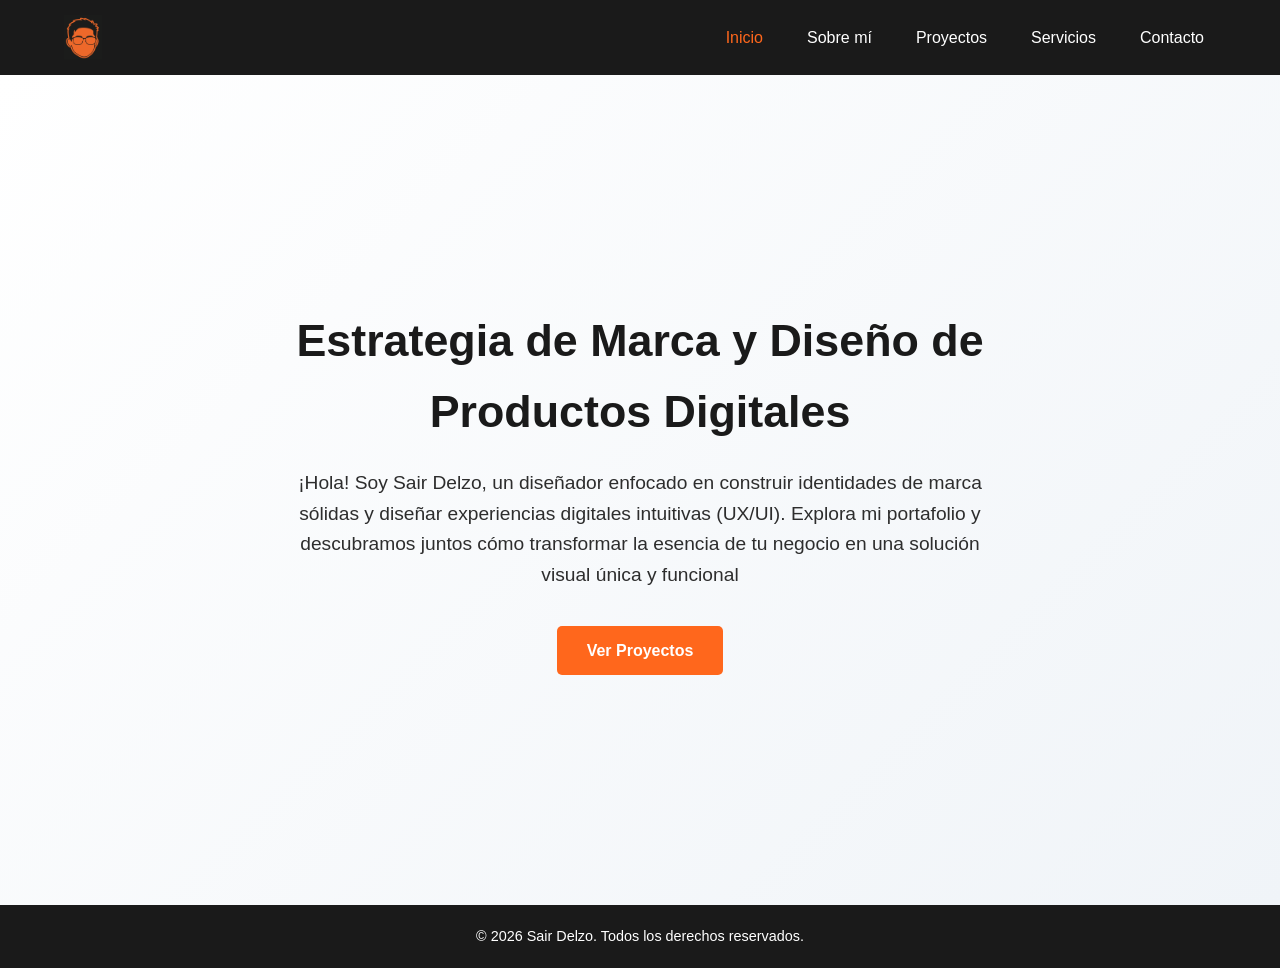
==== index.html @ 89fa12db "first commit" ====
<!DOCTYPE html>
<html lang="en">

<head>
    <meta charset="UTF-8">
    <meta name="viewport" content="width=device-width, initial-scale=1.0">
    <title>Mi Portafolio</title>
    <link rel="stylesheet" href="style.css">
</head>

<body>
    <header id="main-header">
        <div class="header-contenedor">
            <a href="#inicio" id="logo-link">
                <img src="imagenes/marca.png" alt="Logo de Mi Portafolio" id="logo-img"></a>           
                <nav class="navbar"><ul class="nav-links">
                    <li><a href="#inicio" class="nav-item active">Inicio</a></li>
                    <li><a href="#sobre-mi" class="nav-item">Sobre mí</a></li>
                    <li><a href="#proyectos" class="nav-item">Proyectos</a></li>
                    <li><a href="#servicios" class="nav-item">Servicios</a></li>
                    <li><a href="#contacto" class="nav-item">Contacto</a></li>
                </ul>
            </nav>
        </div>
    </header>

    <main>
        <section id="inicio" class="hero-section">
            <div class="hero-content">
                <h1 class="main-title">Estrategia de Marca y Diseño de Productos Digitales</h1>
                <p class="intro-paragraph">
                    ¡Hola! Soy Sair Delzo, un diseñador enfocado en construir identidades de marca sólidas y diseñar experiencias digitales intuitivas (UX/UI). Explora mi portafolio y descubramos juntos cómo transformar la esencia de tu negocio en una solución visual única y funcional
                </p>
                <a href="#proyectos" class="btn-proyecto">Ver Proyectos</a>
            </div>
        </section>
    </main>

    <footer id="main-footer">
        <p>&copy; 2026 Sair Delzo. Todos los derechos reservados.</p>
    </footer>

</body>
</html>
---- style.css ----
/* 1. VARIABLES CSS */
:root {
    --color-principal: #1a1a1a; 
    --color-acento: #ff671c;      
    --color-texto-oscuro: #2d2d2d;
    --color-texto-claro: #ffffff; 
    --color-fondo-suave: #f9f9f9; 
    --fuente-principal: 'Helvetica Neue', Arial, sans-serif;
}

* {
    margin: 0;
    padding: 0;
    box-sizing: border-box;
}

body {
    font-family: var(--fuente-principal);
    color: var(--color-texto-oscuro);
    line-height: 1.6;
    background-color: var(--color-fondo-suave);
}

#main-header {
    background-color: var(--color-principal);
    color: var(--color-texto-claro);
    position: sticky;
    top: 0;
    z-index: 1000;
    padding: 15px 0;
}

.header-contenedor {
    width: 90%;
    max-width: 1200px;
    margin: 0 auto; 
    display: flex;
    justify-content: space-between; 
    align-items: center;           
}

#logo {
    font-size: 1.5rem;
    font-weight: bold;
    letter-spacing: 1px;
}

.nav-links {
    display: flex;
    list-style: none;
    gap: 20px; 
}

.nav-item {
    color: var(--color-texto-claro);
    text-decoration: none;
    font-size: 1rem;
    padding: 8px 12px;
    transition: color 0.3s ease;
}

.nav-item:hover, .nav-item.active {
    color: var(--color-acento);
}

#logo-link {
    display: flex;       
    align-items: center;
}

#logo-img {
    height: 45px; 
    width: auto;        
    display: block;
    transition: transform 0.3s ease; 
}

#logo-img:hover {
    transform: scale(1.05); 
}
.hero-section {
    min-height: calc(100vh - 70px); 
    display: flex;
    justify-content: center; 
    align-items: center;     
    padding: 40px 20px;
    background: linear-gradient(135deg, #ffffff 0%, #f0f4f8 100%);
    text-align: center;
}

.hero-content {
    max-width: 700px;
    margin: 0 auto;
}

.main-title {
    font-size: 2.8rem;
    color: var(--color-principal);
    margin-bottom: 20px; 
    font-weight: 800;
}

.intro-paragraph {
    font-size: 1.2rem;
    color: var(--color-texto-oscuro);
    margin-bottom: 35px; 
}

.btn-proyecto {
    display: inline-block;
    background-color: var(--color-acento);
    color: var(--color-texto-claro);
    text-decoration: none;
    padding: 12px 30px;
    border-radius: 5px;
    font-weight: bold;
    transition: background-color 0.3s ease;
}

.btn-proyecto:hover {
    background-color: #dd5714;
}

#main-footer {
    background-color: var(--color-principal);
    color: var(--color-texto-claro);
    text-align: center;
    padding: 20px 10px;
    font-size: 0.9rem;
}
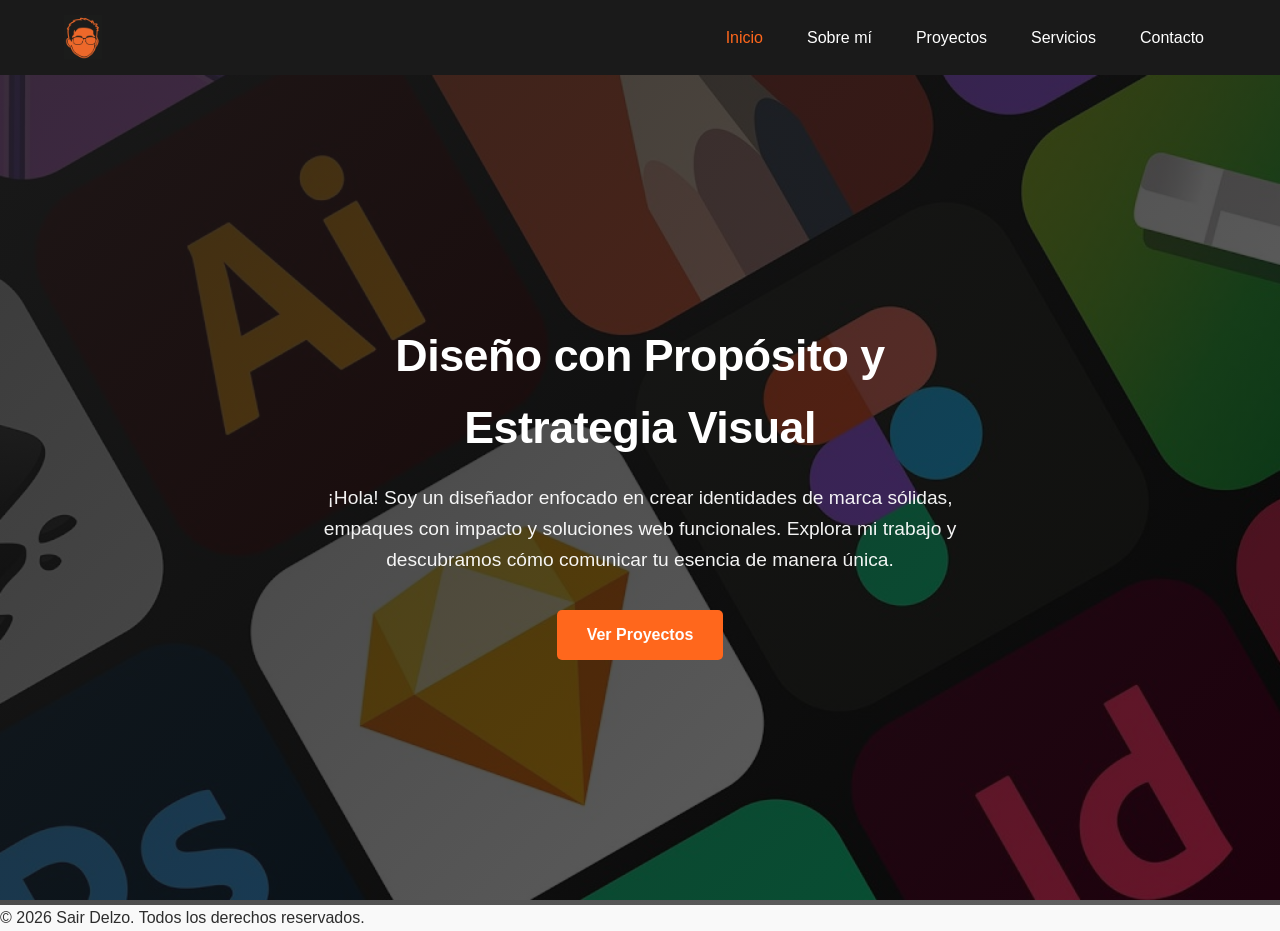
==== commit d18b9d5c: "firts commit" ====
--- a/index.html
+++ b/index.html
@@ -25,11 +25,10 @@
     </header>
 
     <main>
-        <section id="inicio" class="hero-section">
-            <div class="hero-content">
-                <h1 class="main-title">Estrategia de Marca y Diseño de Productos Digitales</h1>
-                <p class="intro-paragraph">
-                    ¡Hola! Soy Sair Delzo, un diseñador enfocado en construir identidades de marca sólidas y diseñar experiencias digitales intuitivas (UX/UI). Explora mi portafolio y descubramos juntos cómo transformar la esencia de tu negocio en una solución visual única y funcional
+        <section id="inicio" class="hero-fondo">
+            <div class="hero-overlay"></div> <div class="hero-content">
+                <h1 class="main-title text-light">Diseño con Propósito y Estrategia Visual</h1>
+                <p class="intro-paragraph text-light">¡Hola! Soy un diseñador enfocado en crear identidades de marca sólidas, empaques con impacto y soluciones web funcionales. Explora mi trabajo y descubramos cómo comunicar tu esencia de manera única.
                 </p>
                 <a href="#proyectos" class="btn-proyecto">Ver Proyectos</a>
             </div>
--- a/style.css
+++ b/style.css
@@ -1,4 +1,3 @@
-/* 1. VARIABLES CSS */
 :root {
     --color-principal: #1a1a1a; 
     --color-acento: #ff671c;      
@@ -78,32 +77,55 @@
 #logo-img:hover {
     transform: scale(1.05); 
 }
-.hero-section {
-    min-height: calc(100vh - 70px); 
+
+.hero-fondo{
+    min-height: calc(100vh - 70px);
+    position: relative;
     display: flex;
-    justify-content: center; 
-    align-items: center;     
+    justify-content: center;
+    align-items: center;
     padding: 40px 20px;
-    background: linear-gradient(135deg, #ffffff 0%, #f0f4f8 100%);
-    text-align: center;
+    
+    /* Propiedades de la imagen de fondo */
+    background-image: url('imagenes/diseño.jpg');
+    background-size: cover;
+    background-position: center;
+    background-repeat: no-repeat;
+    background-attachment: fixed; 
+
+.hero-overlay {
+    position: absolute;
+    top: 0;
+    left: 0;
+    width: 100%;
+    height: 100%;
+    background: linear-gradient(135deg, rgba(26, 26, 26, 0.85) 0%, rgba(0, 0, 0, 0.6) 100%);
+    z-index: 1;
 }
 
 .hero-content {
     max-width: 700px;
     margin: 0 auto;
+    position: relative;
+    z-index: 2;                    
+    text-align: center;
+}
+
+.text-light {
+    color: var(--color-texto-claro);
 }
 
 .main-title {
     font-size: 2.8rem;
-    color: var(--color-principal);
-    margin-bottom: 20px; 
+    margin-bottom: 20px;
     font-weight: 800;
+    letter-spacing: -0.5px;
 }
 
 .intro-paragraph {
     font-size: 1.2rem;
-    color: var(--color-texto-oscuro);
-    margin-bottom: 35px; 
+    margin-bottom: 35px;
+    opacity: 0.95;
 }
 
 .btn-proyecto {
@@ -114,11 +136,12 @@
     padding: 12px 30px;
     border-radius: 5px;
     font-weight: bold;
-    transition: background-color 0.3s ease;
+    transition: transform 0.2s ease, background-color 0.3s ease;
 }
 
 .btn-proyecto:hover {
-    background-color: #dd5714;
+    background-color: #ca5215;
+    transform: translateY(-2px);
 }
 
 #main-footer {
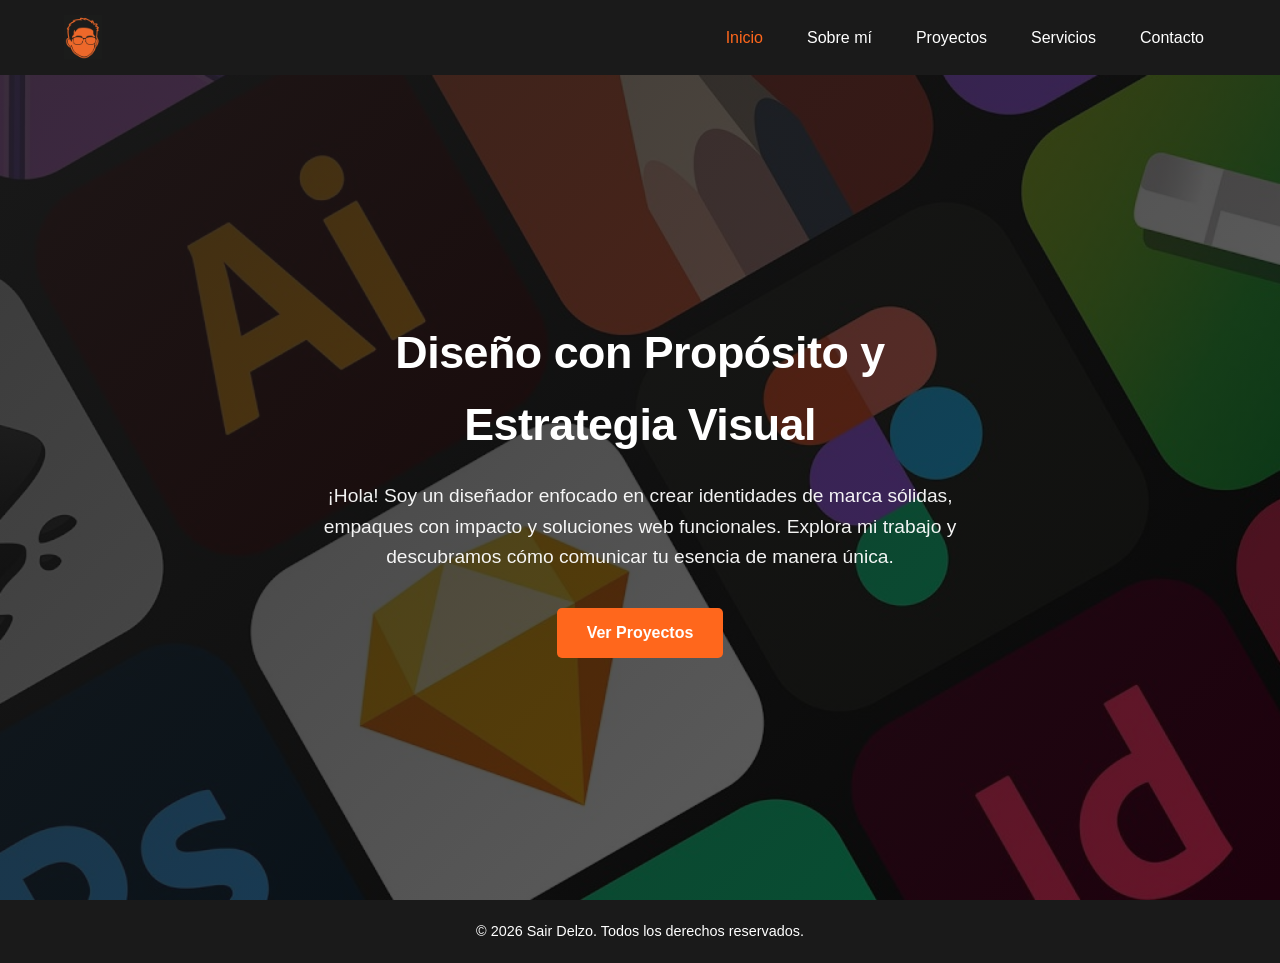
==== commit faeb3709: "cambios realizados" ====
--- a/index.html
+++ b/index.html
@@ -1,22 +1,22 @@
 <!DOCTYPE html>
-<html lang="en">
-
+<html lang="es">
 <head>
     <meta charset="UTF-8">
     <meta name="viewport" content="width=device-width, initial-scale=1.0">
     <title>Mi Portafolio</title>
-    <link rel="stylesheet" href="style.css">
+    <link rel="stylesheet" href="CSS/style.css">
 </head>
-
 <body>
     <header id="main-header">
         <div class="header-contenedor">
-            <a href="#inicio" id="logo-link">
-                <img src="imagenes/marca.png" alt="Logo de Mi Portafolio" id="logo-img"></a>           
-                <nav class="navbar"><ul class="nav-links">
+            <a href="index.html" id="logo-link">
+                <img src="imagenes/marca.png" alt="Logo de Mi Portafolio" id="logo-img">
+            </a>          
+            <nav class="navbar">
+                <ul class="nav-links">
                     <li><a href="#inicio" class="nav-item active">Inicio</a></li>
-                    <li><a href="#sobre-mi" class="nav-item">Sobre mí</a></li>
-                    <li><a href="#proyectos" class="nav-item">Proyectos</a></li>
+                    <li><a href="pages/sobre-mi.html" class="nav-item">Sobre mí</a></li>
+                    <li><a href="pages/proyectos.html" class="nav-item">Proyectos</a></li>
                     <li><a href="#servicios" class="nav-item">Servicios</a></li>
                     <li><a href="#contacto" class="nav-item">Contacto</a></li>
                 </ul>
@@ -26,11 +26,13 @@
 
     <main>
         <section id="inicio" class="hero-fondo">
-            <div class="hero-overlay"></div> <div class="hero-content">
+            <div class="hero-overlay"></div> 
+            <div class="hero-content">
                 <h1 class="main-title text-light">Diseño con Propósito y Estrategia Visual</h1>
-                <p class="intro-paragraph text-light">¡Hola! Soy un diseñador enfocado en crear identidades de marca sólidas, empaques con impacto y soluciones web funcionales. Explora mi trabajo y descubramos cómo comunicar tu esencia de manera única.
+                <p class="intro-paragraph text-light">
+             ¡Hola! Soy un diseñador enfocado en crear identidades de marca sólidas, empaques con impacto y soluciones web funcionales. Explora mi trabajo y descubramos cómo comunicar tu esencia de manera única.       
                 </p>
-                <a href="#proyectos" class="btn-proyecto">Ver Proyectos</a>
+                <a href="pages/proyectos.html" class="btn-proyecto">Ver Proyectos</a>
             </div>
         </section>
     </main>
@@ -38,7 +40,5 @@
     <footer id="main-footer">
         <p>&copy; 2026 Sair Delzo. Todos los derechos reservados.</p>
     </footer>
-
 </body>
-</html> 
-
+</html>
--- a/CSS/style.css
+++ b/CSS/style.css
@@ -0,0 +1,377 @@
+:root {
+    --color-principal: #1a1a1a; 
+    --color-acento: #ff671c;      
+    --color-texto-oscuro: #2d2d2d;
+    --color-texto-claro: #ffffff; 
+    --color-fondo-suave: #f9f9f9; 
+    --fuente-principal: 'Helvetica Neue', Arial, sans-serif;
+}
+
+* {
+    margin: 0;
+    padding: 0;
+    box-sizing: border-box;
+}
+
+body {
+    font-family: var(--fuente-principal);
+    color: var(--color-texto-oscuro);
+    line-height: 1.6;
+    background-color: var(--color-fondo-suave);
+    display: flex;
+    flex-direction: column;
+    min-height: 100vh; 
+}
+
+#main-header {
+    background-color: var(--color-principal);
+    color: var(--color-texto-claro);
+    position: sticky;
+    top: 0;
+    z-index: 1000;
+    padding: 15px 0;
+}
+
+.header-contenedor {
+    width: 90%;
+    max-width: 1200px;
+    margin: 0 auto; 
+    display: flex;
+    justify-content: space-between; 
+    align-items: center;           
+}
+
+.nav-links {
+    display: flex;
+    list-style: none;
+    gap: 20px; 
+}
+
+.nav-item {
+    color: var(--color-texto-claro);
+    text-decoration: none;
+    font-size: 1rem;
+    padding: 8px 12px;
+    transition: color 0.3s ease;
+}
+
+.nav-item:hover, .nav-item.active {
+    color: var(--color-acento);
+}
+
+#logo-link {
+    display: flex;       
+    align-items: center;
+}
+
+#logo-img {
+    height: 45px; 
+    width: auto;        
+    display: block;
+    transition: transform 0.3s ease; 
+}
+
+#logo-img:hover {
+    transform: scale(1.05); 
+}
+
+main {
+    flex: 1; 
+}
+
+.contenido-paginas {
+    padding: 40px 0;
+}
+
+.hero-fondo {
+    min-height: calc(100vh - 75px);
+    position: relative;
+    display: flex;
+    justify-content: center;
+    align-items: center;
+    padding: 40px 20px;
+    background-image: url('../imagenes/diseño.jpg'); 
+    background-size: cover;
+    background-position: center;
+    background-repeat: no-repeat;
+    background-attachment: fixed; 
+}
+
+.hero-overlay {
+    position: absolute;
+    top: 0;
+    left: 0;
+    width: 100%;
+    height: 100%;
+    background: linear-gradient(135deg, rgba(26, 26, 26, 0.85) 0%, rgba(0, 0, 0, 0.6) 100%);
+    z-index: 1;
+}
+
+.hero-content {
+    max-width: 700px;
+    margin: 0 auto;
+    position: relative;
+    z-index: 2;                    
+    text-align: center;
+}
+
+.text-light {
+    color: var(--color-texto-claro);
+}
+
+.main-title {
+    font-size: 2.8rem;
+    margin-bottom: 20px;
+    font-weight: 800;
+    letter-spacing: -0.5px;
+}
+
+.intro-paragraph {
+    font-size: 1.2rem;
+    margin-bottom: 35px;
+    opacity: 0.95;
+}
+
+.btn-proyecto {
+    display: inline-block;
+    background-color: var(--color-acento);
+    color: var(--color-texto-claro);
+    text-decoration: none;
+    padding: 12px 30px;
+    border-radius: 5px;
+    font-weight: bold;
+    transition: transform 0.2s ease, background-color 0.3s ease;
+}
+
+.btn-proyecto:hover {
+    background-color: #ca5215;
+    transform: translateY(-2px);
+}
+
+.seccion-espaciada {
+    padding: 40px 0;
+}
+
+.fondo-blanco {
+    background-color: #ffffff;
+}
+
+.contenedor-bloque {
+    width: 90%;
+    max-width: 1200px;
+    margin: 0 auto;
+}
+
+.subtitulo-seccion {
+    font-size: 2.2rem;
+    color: var(--color-principal);
+    margin-bottom: 20px;
+    font-weight: 700;
+}
+
+.parrafo-comun {
+    font-size: 1.05rem;
+    margin-bottom: 15px;
+    color: var(--color-texto-oscuro);
+}
+
+.grid-sobre-mi {
+    display: flex;
+    flex-wrap: wrap;
+    gap: 40px;
+    align-items: center;
+}
+
+.columna-imagen, .columna-texto {
+    flex: 1 1 450px;
+}
+
+.imagen-perfil {
+    width: 100%;
+    max-width: 500px;
+    height: auto;
+    border-radius: 8px;
+    box-shadow: 0 4px 15px rgba(0, 0, 0, 0.05);
+    display: block;
+    margin: 0 auto;
+}
+
+.seccion-habilidades {
+    padding: 60px 0 80px 0;
+    border-bottom: 1px solid #eeeeee;
+}
+
+.titulo-intermedio {
+    font-size: 1.6rem;
+    color: var(--color-principal);
+    margin-bottom: 30px;
+    text-align: center;
+}
+
+.grid-habilidades {
+    display: flex;
+    flex-wrap: wrap;
+    gap: 25px;
+}
+
+.tarjeta-habilidad {
+    flex: 1 1 300px;
+    background-color: var(--color-fondo-suave);
+    padding: 25px;
+    border-radius: 6px;
+    border-left: 4px solid var(--color-acento);
+}
+
+.tarjeta-habilidad h4 {
+    font-size: 1.25rem;
+    color: var(--color-principal);
+    margin-bottom: 10px;
+}
+
+.tarjeta-habilidad p {
+    font-size: 0.95rem;
+    color: var(--color-texto-oscuro);
+}
+
+.cabecera-proyectos {
+    text-align: center;
+    margin-bottom: 60px;
+    display: flex;
+    flex-direction: column;
+    align-items: center;
+}
+
+.lista-proyectos-alternos {
+    display: flex;
+    flex-direction: column;
+    gap: 50px; 
+    max-width: 1050px;
+    margin: 0 auto;
+}
+
+.proyecto-alterno {
+    display: flex;
+    align-items: center; 
+    background-color: #ffffff;
+    border-radius: 12px;
+    overflow: hidden;
+    box-shadow: 0 4px 20px rgba(0,0,0,0.04);
+    transition: transform 0.3s ease, box-shadow 0.3s ease;
+}
+
+.proyecto-alterno:hover {
+    transform: translateY(-4px);
+    box-shadow: 0 8px 25px rgba(0,0,0,0.08);
+}
+
+.proyecto-alterno.inverso {
+    flex-direction: row-reverse;
+}
+
+.alterno-imagen {
+    flex: 0 0 45%; 
+    height: 350px; 
+    background-color: #e0e0e0;
+    overflow: hidden;
+}
+
+.alterno-imagen img {
+    width: 100%;
+    height: 100%;
+    object-fit: cover;
+    display: block;
+    transition: transform 0.5s ease;
+}
+
+.proyecto-alterno:hover .alterno-imagen img {
+    transform: scale(1.03); 
+}
+
+.alterno-texto {
+    flex: 1;
+    padding: 40px 50px;
+    display: flex;
+    flex-direction: column;
+    justify-content: center;
+}
+
+.proyecto-alterno .alterno-texto {
+    border-left: 5px solid var(--color-acento);
+}
+.proyecto-alterno.inverso .alterno-texto {
+    border-left: none;
+    border-right: 5px solid var(--color-acento);
+    text-align: right; 
+}
+
+.categoria-proyecto {
+    font-size: 0.85rem;
+    text-transform: uppercase;
+    color: var(--color-acento);
+    font-weight: bold;
+    letter-spacing: 1.5px;
+    display: block;
+    margin-bottom: 10px;
+}
+
+.titulo-proyecto-texto {
+    font-size: 1.9rem;
+    color: var(--color-principal);
+    margin-bottom: 15px;
+    font-weight: 700;
+}
+
+.extracto-proyecto-texto {
+    font-size: 1.05rem;
+    color: var(--color-texto-oscuro);
+    line-height: 1.7;
+}
+
+@media (max-width: 850px) {
+    .proyecto-alterno, 
+    .proyecto-alterno.inverso {
+        flex-direction: column; 
+    }
+    
+    .alterno-imagen {
+        width: 100%;
+        height: 250px;
+    }
+    
+    .alterno-texto,
+    .proyecto-alterno.inverso .alterno-texto {
+        padding: 30px;
+        border-left: none;
+        border-right: none;
+        border-top: 5px solid var(--color-acento); 
+        text-align: left; 
+    }
+}
+
+#main-footer {
+    background-color: var(--color-principal);
+    color: var(--color-texto-claro);
+    text-align: center;
+    padding: 20px 10px;
+    font-size: 0.9rem;
+}
+
+@media (max-width: 768px) {
+    .subtitulo-seccion {
+        font-size: 1.8rem;
+    }
+    .seccion-espaciada {
+        padding: 30px 0;
+    }
+    .main-title {
+        font-size: 2.2rem;
+    }
+    .header-contenedor {
+        flex-direction: column;
+        gap: 15px;
+    }
+    .nav-links {
+        flex-wrap: wrap;
+        justify-content: center;
+    }
+}
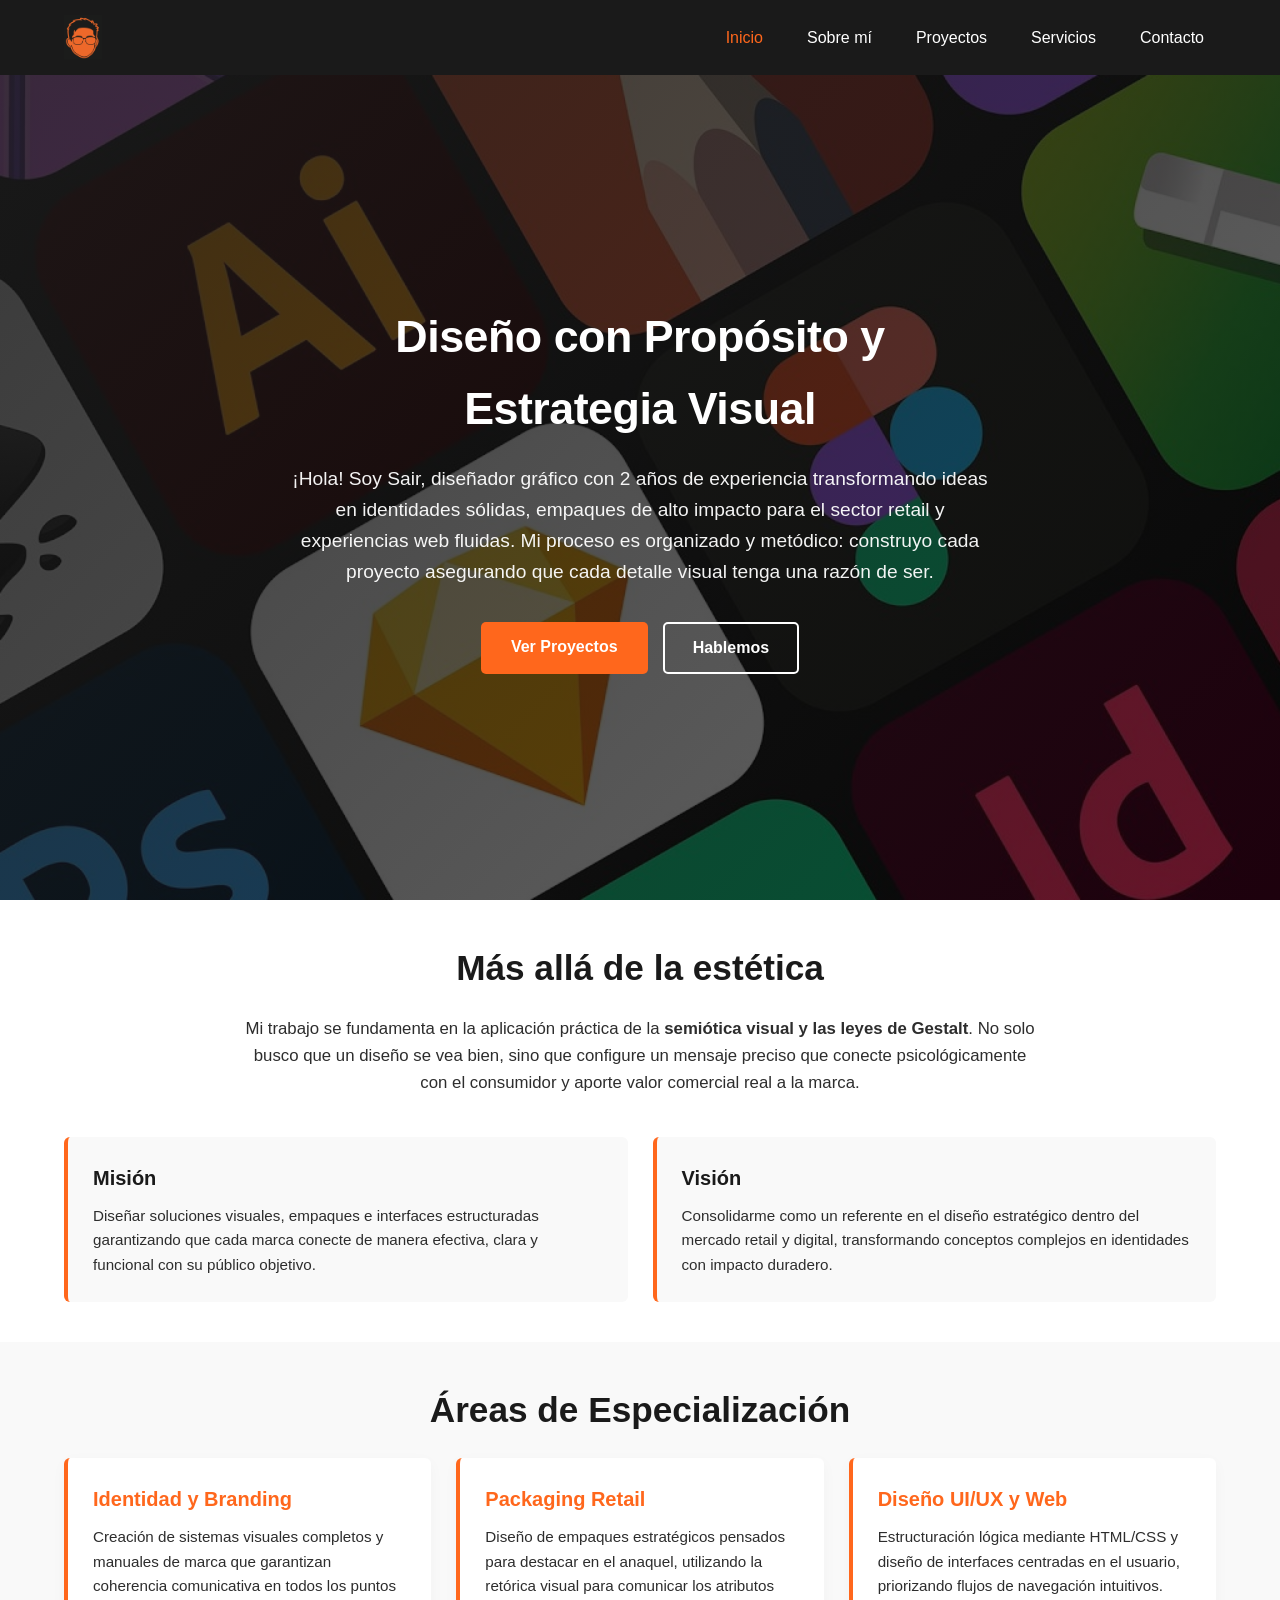
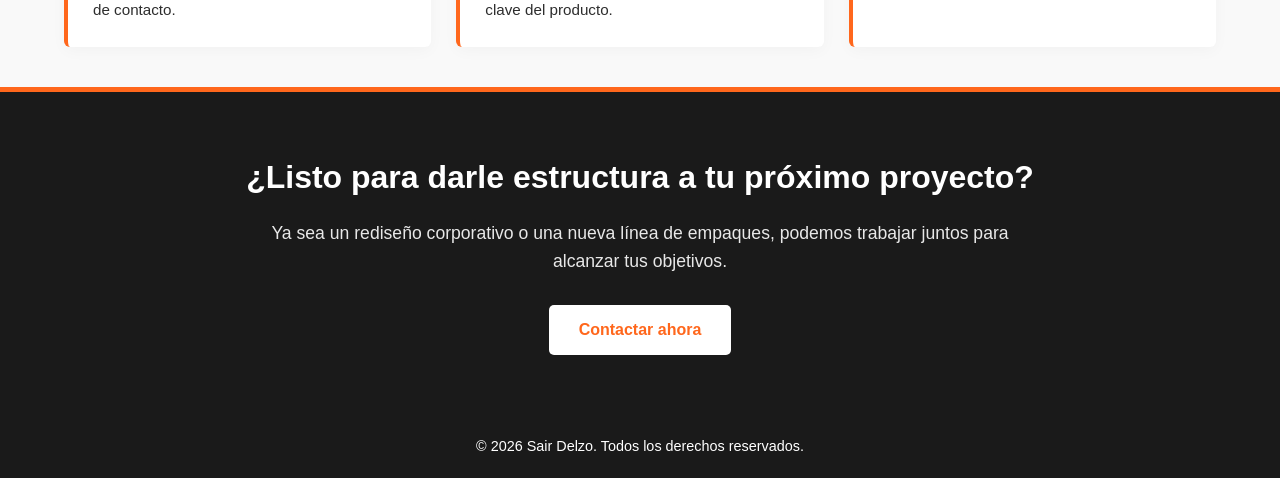
==== commit 9c2fccc1: "modificacion final" ====
--- a/index.html
+++ b/index.html
@@ -30,9 +30,62 @@
             <div class="hero-content">
                 <h1 class="main-title text-light">Diseño con Propósito y Estrategia Visual</h1>
                 <p class="intro-paragraph text-light">
-             ¡Hola! Soy un diseñador enfocado en crear identidades de marca sólidas, empaques con impacto y soluciones web funcionales. Explora mi trabajo y descubramos cómo comunicar tu esencia de manera única.       
+                    ¡Hola! Soy Sair, diseñador gráfico con 2 años de experiencia transformando ideas en identidades sólidas, empaques de alto impacto para el sector retail y experiencias web fluidas. Mi proceso es organizado y metódico: construyo cada proyecto asegurando que cada detalle visual tenga una razón de ser.
                 </p>
-                <a href="pages/proyectos.html" class="btn-proyecto">Ver Proyectos</a>
+                <div class="hero-botones">
+                    <a href="pages/proyectos.html" class="btn-proyecto">Ver Proyectos</a>
+                    <a href="pages/contacto.html" class="btn-secundario">Hablemos</a>
+                </div>
+            </div>
+        </section>
+
+        <section id="enfoque" class="seccion-espaciada fondo-blanco">
+            <div class="contenedor-bloque">
+                <div class="cabecera-seccion" style="text-align: center; margin-bottom: 40px;">
+                    <h2 class="subtitulo-seccion">Más allá de la estética</h2>
+                    <p class="parrafo-comun" style="max-width: 800px; margin: 0 auto;">
+                        Mi trabajo se fundamenta en la aplicación práctica de la <strong>semiótica visual y las leyes de Gestalt</strong>. No solo busco que un diseño se vea bien, sino que configure un mensaje preciso que conecte psicológicamente con el consumidor y aporte valor comercial real a la marca.
+                    </p>
+                </div>
+                
+                <div class="grid-habilidades">
+                    <div class="tarjeta-habilidad">
+                        <h4>Misión</h4>
+                        <p>Diseñar soluciones visuales, empaques e interfaces estructuradas garantizando que cada marca conecte de manera efectiva, clara y funcional con su público objetivo.</p>
+                    </div>
+                    <div class="tarjeta-habilidad">
+                        <h4>Visión</h4>
+                        <p>Consolidarme como un referente en el diseño estratégico dentro del mercado retail y digital, transformando conceptos complejos en identidades con impacto duradero.</p>
+                    </div>
+                </div>
+            </div>
+        </section>
+
+        <section id="servicios-resumen" class="seccion-espaciada">
+            <div class="contenedor-bloque">
+                <h2 class="subtitulo-seccion centrado espaciado-inferior">Áreas de Especialización</h2>
+                <div class="grid-habilidades">
+                    <div class="tarjeta-habilidad tarjeta-blanca">
+                        <h4 class="texto-acento">Identidad y Branding</h4>
+                        <p>Creación de sistemas visuales completos y manuales de marca que garantizan coherencia comunicativa en todos los puntos de contacto.</p>
+                    </div>
+                    <div class="tarjeta-habilidad tarjeta-blanca">
+                        <h4 class="texto-acento">Packaging Retail</h4>
+                        <p>Diseño de empaques estratégicos pensados para destacar en el anaquel, utilizando la retórica visual para comunicar los atributos clave del producto.</p>
+                    </div>
+                    <div class="tarjeta-habilidad tarjeta-blanca">
+                        <h4 class="texto-acento">Diseño UI/UX y Web</h4>
+                        <p>Estructuración lógica mediante HTML/CSS y diseño de interfaces centradas en el usuario, priorizando flujos de navegación intuitivos.</p>
+                    </div>
+                </div>
+            </div>
+        </section>
+
+        <section class="seccion-cta">
+            <div class="contenedor-bloque cta-contenido">
+                <h2 class="text-light titulo-cta">¿Listo para darle estructura a tu próximo proyecto?</h2>
+                <p class="text-light parrafo-cta">Ya sea un rediseño corporativo o una nueva línea de empaques, podemos trabajar juntos para alcanzar tus objetivos.</p>
+                <a href="pages/contacto.html" class="btn-proyecto btn-blanco">Contactar ahora</a>
             </div>
         </section>
     </main>
--- a/CSS/style.css
+++ b/CSS/style.css
@@ -1,3 +1,4 @@
+
 :root {
     --color-principal: #1a1a1a; 
     --color-acento: #ff671c;      
@@ -23,6 +24,35 @@
     min-height: 100vh; 
 }
 
+main {
+    flex: 1; 
+}
+
+.fondo-blanco { background-color: #ffffff; }
+.fondo-oscuro-marca { background-color: var(--color-principal) !important; }
+
+.texto-acento,
+.texto-naranja { color: var(--color-acento) !important; }
+.texto-oscuro-marca { color: var(--color-principal) !important; }
+.text-light { color: var(--color-texto-claro); }
+
+.centrado { text-align: center; }
+.espaciado-inferior { margin-bottom: 40px; }
+
+.ancho-maximo-600 { max-width: 600px; }
+.ancho-maximo-700 { max-width: 700px; }
+.ancho-maximo-800 { max-width: 800px; }
+.ancho-maximo-1000 { max-width: 1000px; }
+
+.seccion-espaciada { padding: 40px 0; }
+.contenido-paginas { padding: 40px 0; }
+
+.contenedor-bloque {
+    width: 90%;
+    max-width: 1200px;
+    margin: 0 auto;
+}
+
 #main-header {
     background-color: var(--color-principal);
     color: var(--color-texto-claro);
@@ -41,6 +71,22 @@
     align-items: center;           
 }
 
+#logo-link {
+    display: flex;       
+    align-items: center;
+}
+
+#logo-img {
+    height: 45px; 
+    width: auto;        
+    display: block;
+    transition: transform 0.3s ease; 
+}
+
+#logo-img:hover {
+    transform: scale(1.05); 
+}
+
 .nav-links {
     display: flex;
     list-style: none;
@@ -59,77 +105,12 @@
     color: var(--color-acento);
 }
 
-#logo-link {
-    display: flex;       
-    align-items: center;
-}
-
-#logo-img {
-    height: 45px; 
-    width: auto;        
-    display: block;
-    transition: transform 0.3s ease; 
-}
-
-#logo-img:hover {
-    transform: scale(1.05); 
-}
-
-main {
-    flex: 1; 
-}
-
-.contenido-paginas {
-    padding: 40px 0;
-}
-
-.hero-fondo {
-    min-height: calc(100vh - 75px);
-    position: relative;
-    display: flex;
-    justify-content: center;
-    align-items: center;
-    padding: 40px 20px;
-    background-image: url('../imagenes/diseño.jpg'); 
-    background-size: cover;
-    background-position: center;
-    background-repeat: no-repeat;
-    background-attachment: fixed; 
-}
-
-.hero-overlay {
-    position: absolute;
-    top: 0;
-    left: 0;
-    width: 100%;
-    height: 100%;
-    background: linear-gradient(135deg, rgba(26, 26, 26, 0.85) 0%, rgba(0, 0, 0, 0.6) 100%);
-    z-index: 1;
-}
-
-.hero-content {
-    max-width: 700px;
-    margin: 0 auto;
-    position: relative;
-    z-index: 2;                    
+#main-footer {
+    background-color: var(--color-principal);
+    color: var(--color-texto-claro);
     text-align: center;
-}
-
-.text-light {
-    color: var(--color-texto-claro);
-}
-
-.main-title {
-    font-size: 2.8rem;
-    margin-bottom: 20px;
-    font-weight: 800;
-    letter-spacing: -0.5px;
-}
-
-.intro-paragraph {
-    font-size: 1.2rem;
-    margin-bottom: 35px;
-    opacity: 0.95;
+    padding: 20px 10px;
+    font-size: 0.9rem;
 }
 
 .btn-proyecto {
@@ -142,24 +123,120 @@
     font-weight: bold;
     transition: transform 0.2s ease, background-color 0.3s ease;
 }
-
 .btn-proyecto:hover {
     background-color: #ca5215;
     transform: translateY(-2px);
 }
 
-.seccion-espaciada {
-    padding: 40px 0;
-}
-
-.fondo-blanco {
+.btn-secundario {
+    display: inline-block;
+    background-color: transparent;
+    color: var(--color-texto-claro);
+    text-decoration: none;
+    padding: 11px 28px;
+    border: 2px solid var(--color-texto-claro);
+    border-radius: 5px;
+    font-weight: bold;
+    transition: all 0.3s ease;
+}
+.btn-secundario:hover {
+    background-color: rgba(255, 255, 255, 0.1);
+    transform: translateY(-2px);
+}
+
+.btn-blanco {
     background-color: #ffffff;
-}
-
-.contenedor-bloque {
-    width: 90%;
-    max-width: 1200px;
+    color: var(--color-acento);
+}
+.btn-blanco:hover {
+    background-color: #f2f2f2;
+    color: var(--color-principal);
+}
+
+.btn-contacto {
+    background-color: var(--color-acento);
+    transition: transform 0.2s ease, background-color 0.3s ease;
+}
+.btn-contacto:hover {
+    background-color: #ca5215;
+    transform: translateY(-2px);
+    color: #ffffff;
+}
+
+/* INICIO (HERO Y CTA)*/
+.hero-fondo {
+    min-height: calc(100vh - 75px);
+    position: relative;
+    display: flex;
+    justify-content: center;
+    align-items: center;
+    padding: 40px 20px;
+    background-image: url('../imagenes/diseño.jpg'); 
+    background-size: cover;
+    background-position: center;
+    background-repeat: no-repeat;
+    background-attachment: fixed; 
+}
+
+.hero-overlay {
+    position: absolute;
+    top: 0;
+    left: 0;
+    width: 100%;
+    height: 100%;
+    background: linear-gradient(135deg, rgba(26, 26, 26, 0.85) 0%, rgba(0, 0, 0, 0.6) 100%);
+    z-index: 1;
+}
+
+.hero-content {
+    max-width: 700px;
     margin: 0 auto;
+    position: relative;
+    z-index: 2;                    
+    text-align: center;
+}
+
+.main-title {
+    font-size: 2.8rem;
+    margin-bottom: 20px;
+    font-weight: 800;
+    letter-spacing: -0.5px;
+}
+
+.intro-paragraph {
+    font-size: 1.2rem;
+    margin-bottom: 35px;
+    opacity: 0.95;
+}
+
+.hero-botones {
+    display: flex;
+    gap: 15px;
+    justify-content: center;
+    flex-wrap: wrap;
+}
+
+.seccion-cta {
+    background-color: var(--color-principal);
+    padding: 60px 0;
+    text-align: center;
+    border-top: 5px solid var(--color-acento);
+}
+
+.cta-contenido {
+    max-width: 800px;
+    margin: 0 auto;
+}
+
+.titulo-cta {
+    font-size: 2rem;
+    margin-bottom: 15px;
+}
+
+.parrafo-cta {
+    font-size: 1.1rem;
+    margin-bottom: 30px;
+    opacity: 0.9;
 }
 
 .subtitulo-seccion {
@@ -169,6 +246,13 @@
     font-weight: 700;
 }
 
+.titulo-intermedio {
+    font-size: 1.6rem;
+    color: var(--color-principal);
+    margin-bottom: 30px;
+    text-align: center;
+}
+
 .parrafo-comun {
     font-size: 1.05rem;
     margin-bottom: 15px;
@@ -182,9 +266,7 @@
     align-items: center;
 }
 
-.columna-imagen, .columna-texto {
-    flex: 1 1 450px;
-}
+.columna-imagen, .columna-texto { flex: 1 1 450px; }
 
 .imagen-perfil {
     width: 100%;
@@ -201,13 +283,6 @@
     border-bottom: 1px solid #eeeeee;
 }
 
-.titulo-intermedio {
-    font-size: 1.6rem;
-    color: var(--color-principal);
-    margin-bottom: 30px;
-    text-align: center;
-}
-
 .grid-habilidades {
     display: flex;
     flex-wrap: wrap;
@@ -233,6 +308,12 @@
     color: var(--color-texto-oscuro);
 }
 
+.tarjeta-blanca {
+    background-color: #ffffff;
+    border-color: var(--color-acento);
+    box-shadow: 0 4px 15px rgba(0,0,0,0.03);
+}
+
 .cabecera-proyectos {
     text-align: center;
     margin-bottom: 60px;
@@ -264,9 +345,7 @@
     box-shadow: 0 8px 25px rgba(0,0,0,0.08);
 }
 
-.proyecto-alterno.inverso {
-    flex-direction: row-reverse;
-}
+.proyecto-alterno.inverso { flex-direction: row-reverse; }
 
 .alterno-imagen {
     flex: 0 0 45%; 
@@ -283,9 +362,7 @@
     transition: transform 0.5s ease;
 }
 
-.proyecto-alterno:hover .alterno-imagen img {
-    transform: scale(1.03); 
-}
+.proyecto-alterno:hover .alterno-imagen img { transform: scale(1.03); }
 
 .alterno-texto {
     flex: 1;
@@ -293,11 +370,9 @@
     display: flex;
     flex-direction: column;
     justify-content: center;
-}
-
-.proyecto-alterno .alterno-texto {
     border-left: 5px solid var(--color-acento);
 }
+
 .proyecto-alterno.inverso .alterno-texto {
     border-left: none;
     border-right: 5px solid var(--color-acento);
@@ -327,6 +402,55 @@
     line-height: 1.7;
 }
 
+.tarjeta-borde-naranja {
+    border-left: 5px solid var(--color-acento) !important;
+}
+
+.lista-con-checks-naranjas {
+    list-style: none;
+    padding-left: 0;
+    display: grid;
+    grid-template-columns: 1fr 1fr;
+    gap: 10px;
+}
+
+.lista-con-checks-naranjas li::before {
+    content: "✔";
+    color: var(--color-acento);
+    font-weight: bold;
+    margin-right: 10px;
+}
+
+.numero-en-circulo {
+    width: 70px; 
+    height: 70px; 
+    background-color: rgba(255, 103, 28, 0.1);
+    color: var(--color-acento); 
+    font-size: 1.5rem; 
+    font-weight: bold;
+    border-radius: 50%;
+    display: flex;
+    justify-content: center;
+    align-items: center;
+}
+
+.linea-superior-naranja {
+    border-top: 5px solid var(--color-acento);
+}
+
+.icono-contacto-circulo {
+    width: 45px; 
+    height: 45px; 
+    background-color: rgba(255,103,28,0.2); 
+    color: var(--color-acento);
+    border-radius: 50%;
+    display: flex;
+    justify-content: center;
+    align-items: center;
+}
+
+.area-mensaje { height: 150px; }
+
 @media (max-width: 850px) {
     .proyecto-alterno, 
     .proyecto-alterno.inverso {
@@ -348,24 +472,11 @@
     }
 }
 
-#main-footer {
-    background-color: var(--color-principal);
-    color: var(--color-texto-claro);
-    text-align: center;
-    padding: 20px 10px;
-    font-size: 0.9rem;
-}
-
 @media (max-width: 768px) {
-    .subtitulo-seccion {
-        font-size: 1.8rem;
-    }
-    .seccion-espaciada {
-        padding: 30px 0;
-    }
-    .main-title {
-        font-size: 2.2rem;
-    }
+    .subtitulo-seccion { font-size: 1.8rem; }
+    .seccion-espaciada { padding: 30px 0; }
+    .main-title { font-size: 2.2rem; }
+    
     .header-contenedor {
         flex-direction: column;
         gap: 15px;
@@ -374,4 +485,10 @@
         flex-wrap: wrap;
         justify-content: center;
     }
+}
+
+@media (max-width: 576px) {
+    .lista-con-checks-naranjas {
+        grid-template-columns: 1fr;
+    }
 }
